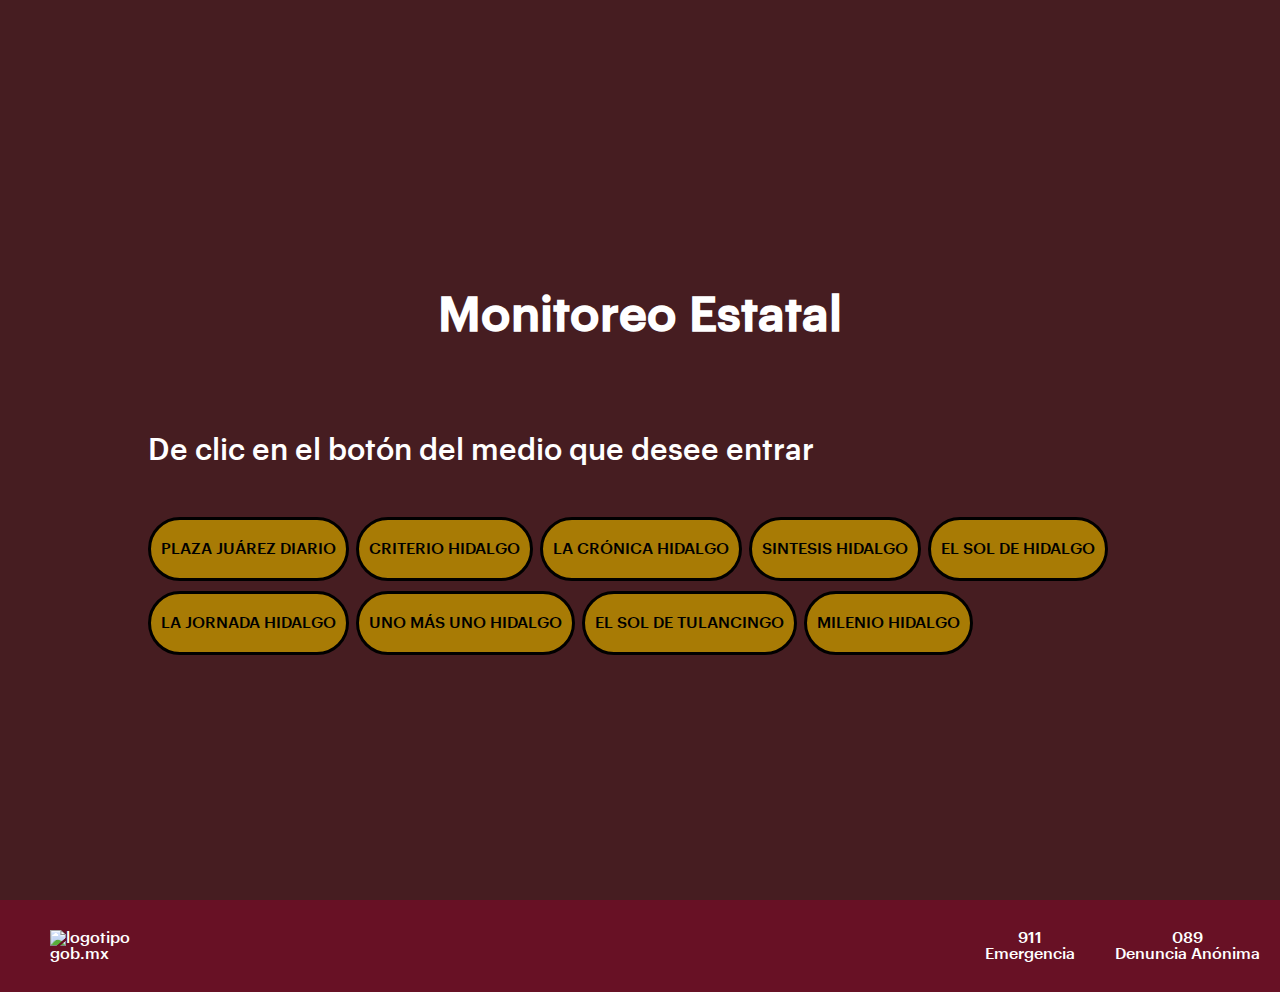
==== 3.html @ b1ed763d "Add files via upload" ====
<!DOCTYPE html>
<html lang="en">
<head>
	<meta charset="UTF-8">
	<meta http-equiv="X-UA-Compatible" content="IE=edge">
	<meta name="viewport" content="width=device-width, user-scalable=no, initial-scale=1.0 maximum-scale=1.0, minimun-scale=1.0">	
	<link rel="stylesheet" href="estilos.css">
	<title>Estatal</title>
</head>
<body>
	<div class="seccion" id="3">
		<h1>Monitoreo Estatal</h1>
		
		<div class="card3" >
		<center><img src="img/hidalgo.jpg" alt=""></center><br>
		<p> De clic en el botón del medio que desee entrar</p2>
			<br><br>
			<a class="boton" href="https://plazajuarez.mx/">Plaza Juárez diario</a>
			<a class="boton" href="https://criteriohidalgo.com/">Criterio Hidalgo</a>
			<a class="boton" href="https://www.cronicahidalgo.com/">La Crónica Hidalgo</a>
			<a class="boton" href="https://sintesis.com.mx/hidalgo/">Sintesis Hidalgo</a>
			<a class="boton" href="https://www.elsoldehidalgo.com.mx/finanzas/tecnologia/">El Sol de Hidalgo</a>
			<a class="boton" href="https://lajornadahidalgo.com/">La Jornada Hidalgo</a>
			<a class="boton" href="https://unomasuno.com.mx/unomasuno-hidalgo/">Uno más uno Hidalgo</a>
			<a class="boton" href="https://www.elsoldetulancingo.com.mx/">El Sol de Tulancingo</a>
			<a class="boton" href="https://www.milenio.com/hidalgo">Milenio Hidalgo</a>
		</div>
		<br><br><br>
		
	</div>
	<div class="main-footer"> 
			<div class="container-fluid">
			  <div class="row first-row-footer">
				<div class="col-md-9 col-12">
				  <div class="footer-logo-tels">
					<div class="footer-logo">
					  <img alt="logotipo gob.mx" src="https://cdn.hidalgo.gob.mx/transicion/logo_hgo_2019.png">
					</div>
					<div class="tels-footer">
					  <div>
						<p><span>911</span></p>
						<p>Emergencia</p>
					  </div>
					  <div>
						<p><span>089</span></p>
						<p>Denuncia Anónima</p>
					  </div>
					</div>
				  </div>
				</div>
			  </div>
			</div>
	</div>
</body>
---- estilos.css ----
html {
	scroll-behavior: smooth;
}

* {
	padding: 0;
	margin: 0;
	box-sizing: border-box;
	background: #f2f2f200;
}

body {
	font-family: 'Graphik';
	background-color: #461d21;
	background-size: 100% 100%;
	background-attachment: fixed;

}

a {
	text-decoration: none;
}

h1{
	background-color: transparent;
	opacity: 1;

}

h2{
	background-color: transparent;
	opacity: 1;
}

p{
	
	background-color: transparent;
	opacity: 1;
}

.hero .logo1{
	background-image: url(https://cdn.hidalgo.gob.mx/transicion/logo_hgo_2019.png);
	background-repeat: no-repeat;
	background-size: 100% 100%;
	height: 100px;
	width: 150px;
	top: -200px;
	left: -50px;
}

.hero {
	display: flex;
	flex-direction: column;
	align-items: center;
	justify-content: center;
	height: calc(90vh - 80px);
	background-repeat: no-repeat;
	background-size: 100% 100%;
	font-family: 'Graphik';
	background-image: url('https://cdn.hidalgo.gob.mx/transicion/fondotransicion.png');
	
}

.hero h1 {
	background-color: transparent;
	font-size: 80px;
	color: goldenrod;
	text-shadow: 0 0 10px black;
	
	font-family: 'Graphik';
	opacity: 1;
	
}

.hero h2 {
	background-color: transparent;
	font-size: 50px;
	color: goldenrod;
	text-shadow: 0 0 10px black;
	
	font-family: 'Graphik';
	opacity: 1;
	

}

.hero p {
	font-size: 30px;
	text-transform: uppercase;
}

.flex-center{
    display: flex;
    justify-content: center;
    align-items: center;
}


nav {
	background-color: #3d0d12;
	background-size: 100% 100%;
	height: calc(30vh - 80px);
	box-shadow: rgba(104, 104, 104, 0) 9px 9px 50px;
	display: flex;
	position: sticky;
	top: 0;
	overflow: hidden;
	font-family: 'Graphik';
}

nav a {
	flex: 1;
	height: 100%;
	text-transform: uppercase;
	display: flex;
	align-items: center;
	justify-content: center;
	text-align: center;
	color: goldenrod;
	transition: .2s ease-in-out all;
	font-weight: 500;
	font-size: 2pc;
	background-color: transparent;
	
}

nav a:hover {
	background: #720e27c4;
}

nav .indicador {
	width: 0px;
	height: 7px;
	background: #f8fc11;
	position: absolute;
	bottom: 0;
	transition: .3s ease-out all;
	/* transform: translate(-500px); */
}



nav .ciencia {
	background-color: #812f37;
	background-size: 100% 100%;
	height: calc(15vh - 40px);
	box-shadow: rgba(104, 104, 104, 0) 9px 9px 50px;
	display: flex;
	position: absolute;
  	top: 80px;
  	right: 0;
	overflow: hidden;
	font-family: 'Graphik';
	
}

nav .ciencia a {
	flex: 1;
	height: 100%;
	text-transform: uppercase;
	display: flex;
	align-items: center;
	justify-content: center;
	text-align: center;
	color: goldenrod;
	transition: .2s ease-in-out all;
	font-weight: 500;
	font-size: 2pc;
	background-color: transparent;
	
}

nav .ciencia a:hover {
	background: #7e2a3fc4;
}

nav .ciencia .indicador {
	width: 0px;
	height: 7px;
	background: #f8fc11;
	position: absolute;
	bottom: 0;
	transition: .3s ease-out all;
	/* transform: translate(-500px); */
}





.seccion {
	min-height: 100vh;
	max-width: 85%;
	margin: auto;
	background-color: transparent;
	padding-top: 120px;
	display: flex;
	flex-direction: column;
	align-items: center;
	justify-content: center;
	font-family: 'Graphik';

}


.seccion .card1 {
	background-color: transparent;
	opacity: 1;
	background-size: 100% 100%;
	height: 90%;
	width: 95%;
	padding: 25px;
	border-radius: 5px;
	font-family: 'Graphik';
	font-size: 0.6cm;
}

.seccion .card2 {
	background-color: transparent;
	opacity: 1;
	background-size: 100% 100%;
	height: 90%;
	width: 95%;
	padding: 25px;
	border-radius: 5px;
	font-family: 'Graphik';
	font-size: 0.6cm;
}

.seccion .card3 {
	background-color: transparent;
	opacity: 1;
	background-size: 100% 100%;
	height: 90%;
	width: 95%;
	padding: 25px;
	border-radius: 5px;
	font-family: 'Graphik';
	font-size: 0.6cm;
}

.seccion .card4 {
	background-color: transparent;
	opacity: 1;
	background-size: 100% 100%;
	height: 90%;
	width: 95%;
	padding: 25px;
	border-radius: 5px;
	font-family: 'Graphik';
	font-size: 0.6cm;
}

.seccion h1 {
	font-size: 48px;
	margin-bottom: 20px;
	font-family: 'Graphik';
	color: white;
	background-color: transparent;
}

.seccion p {
	line-height: 38px;
	margin-bottom: 1px;
	margin: 0;
	color:rgb(255, 255, 255);
	font-size: 0.8cm;
	font-weight: 100;
	font-family: 'Graphik';
	background-color: transparent;
}

.seccion img {
	width: 100%;
	vertical-align: top;
	margin-bottom:0%;
	margin-left: 0%;
	margin-right: 0%;
	border-radius: 50px; /*bordes redondos*/
	opacity: 1;
	background-color: transparent;
	
}
.seccion img:hover{
	-webkit-transform:scale(1);transform:scale(1.1);
	background-color: transparent;
	}



@media screen and (max-width: 800px) {
	nav a {
		font-size: 20px;
		padding: 5px;
		width: 100%;
	}
	.hero{
		width: 100%;
	}
	.hero h1{
		font-size: 45px;
	}
	.hero h2{
		font-size: 35px;
	}
	body{
		width: 100%;
	}
	.boton{
		font-size: 15px;
	}
	.seccion{
		width: 85%
	}
	.seccion .card1{
		width: 80%;
	}
	.seccion .card2{
		width: 80%;
	}
	.seccion .card3{
		width: 80%;
	}
	.seccion h1{
		font-size: 30px;
	}
	.seccion p{
		font-size: 20px;
	}
	.seccion img{
		width: 100%;
	}
}

@media screen and (max-width: 450px) {
	nav a {
		font-size: 15px;
		padding: 5px;
		width: 100%;
	}
	.hero{
		width: 100%;
	}
	.hero h1{
		font-size: 50px;
	}
	.hero h2{
		font-size: 40px;
	}
	body{
		width: 100%;
	}
	.boton{
		font-size: 10px;
	}
	.seccion{
		width: 85%
	}
	.seccion .card1{
		width: 80%;
	}
	.seccion .card2{
		width: 80%;
	}
	.seccion .card3{
		width: 80%;
	}
	.seccion h1{
		font-size: 25px;
	}
	.seccion p{
		font-size: 20px;
	}
	.seccion img{
		width: 100%;
	}
}

.contenedor{
	width: 100%;
	margin:0 auto;
	overflow:hidden;
	background-color: transparent;
}


.boton {
	border: 3px solid black; /*anchura, estilo y color borde*/
	padding: 10px; /*espacio alrededor texto*/
	background-color: #a87b05; /*color botón*/
	color: black; /*color texto*/
	text-decoration: none; /*decoración texto*/
	text-transform: uppercase; /*capitalización texto*/
	font-family: 'Graphik'; /*tipografía texto*/
	text-align: center;
	border-radius: 50px; /*bordes redondos*/
	display: inline-block;
	margin-top: 10px;
	font-size: medium;
	}

	.boton:hover {
		background-color: #cd7f32;
	}

	.LOGIN {
		border: 5px solid black; /*anchura, estilo y color borde*/
		padding: 20px; /*espacio alrededor texto*/
		background-color: rgba(218, 165, 32, 0.76); /*color botón*/
		color: black; /*color texto*/
		text-decoration: none; /*decoración texto*/
		text-transform: uppercase; /*capitalización texto*/
		font-family: 'Graphik'; /*tipografía texto*/
		text-align: center;
		border-radius: 50px; /*bordes redondos*/
		display: inline-block;
		margin-top: 10px;
		font-size: medium;
		}
	
		.LOGIN:hover {
			background-color: rgb(255, 183, 0);
		}

	.main-footer{
		background-color: #720e27c4;
		min-height:56px;
		color:white;
		padding:20px 0 20px;
		text-align:left;
		position: relative;
		bottom: 0;
		left: 0;
		right: 0;
	}
	.main-footer .first-row-footer{
		background-color: transparent;
	}
	
	.main-footer .footer-logo-tels{
		display: flex;
		justify-content: space-between;
	}
	.main-footer .footer-logo{
		margin-left: 50px;
		display: flex;
	}
	.main-footer .footer-logo img{
		width: 100px;
		height: auto;
		align-self: center;
	}
	.tels-footer{
		display: flex;
	}
	.tels-footer p{
	  color: #fff;
	}
	.tels-footer span{
		background-color: transparent;
	  }
	

	.tels-footer div{
		display: flex;
		flex-direction: column;
		align-items: center;
		padding: 10px 20px;
		background-color: transparent;
	}


	
	.dropdown {
		position: relative;
		display: inline-block;
		background-color: transparent;
	}
	
	.dropdown-content {
		display: none;
		position: absolute;
		background-color: #a87b05;
		min-width: 200px;
		z-index: 1;
	}
	
	.dropdown-content a {
		color: black;
		padding: 12px 16px;
		text-decoration: none;
		display: block;
	}
	
	.dropdown-content a:hover {background-color: #cd7f32;}
	.dropdown:hover .dropdown-content {display: block;}
	.dropdown:hover .dropbtn {background-color: grey;}

	@font-face {
		font-family: 'Graphik';
		src: url([data-uri]);
	  }
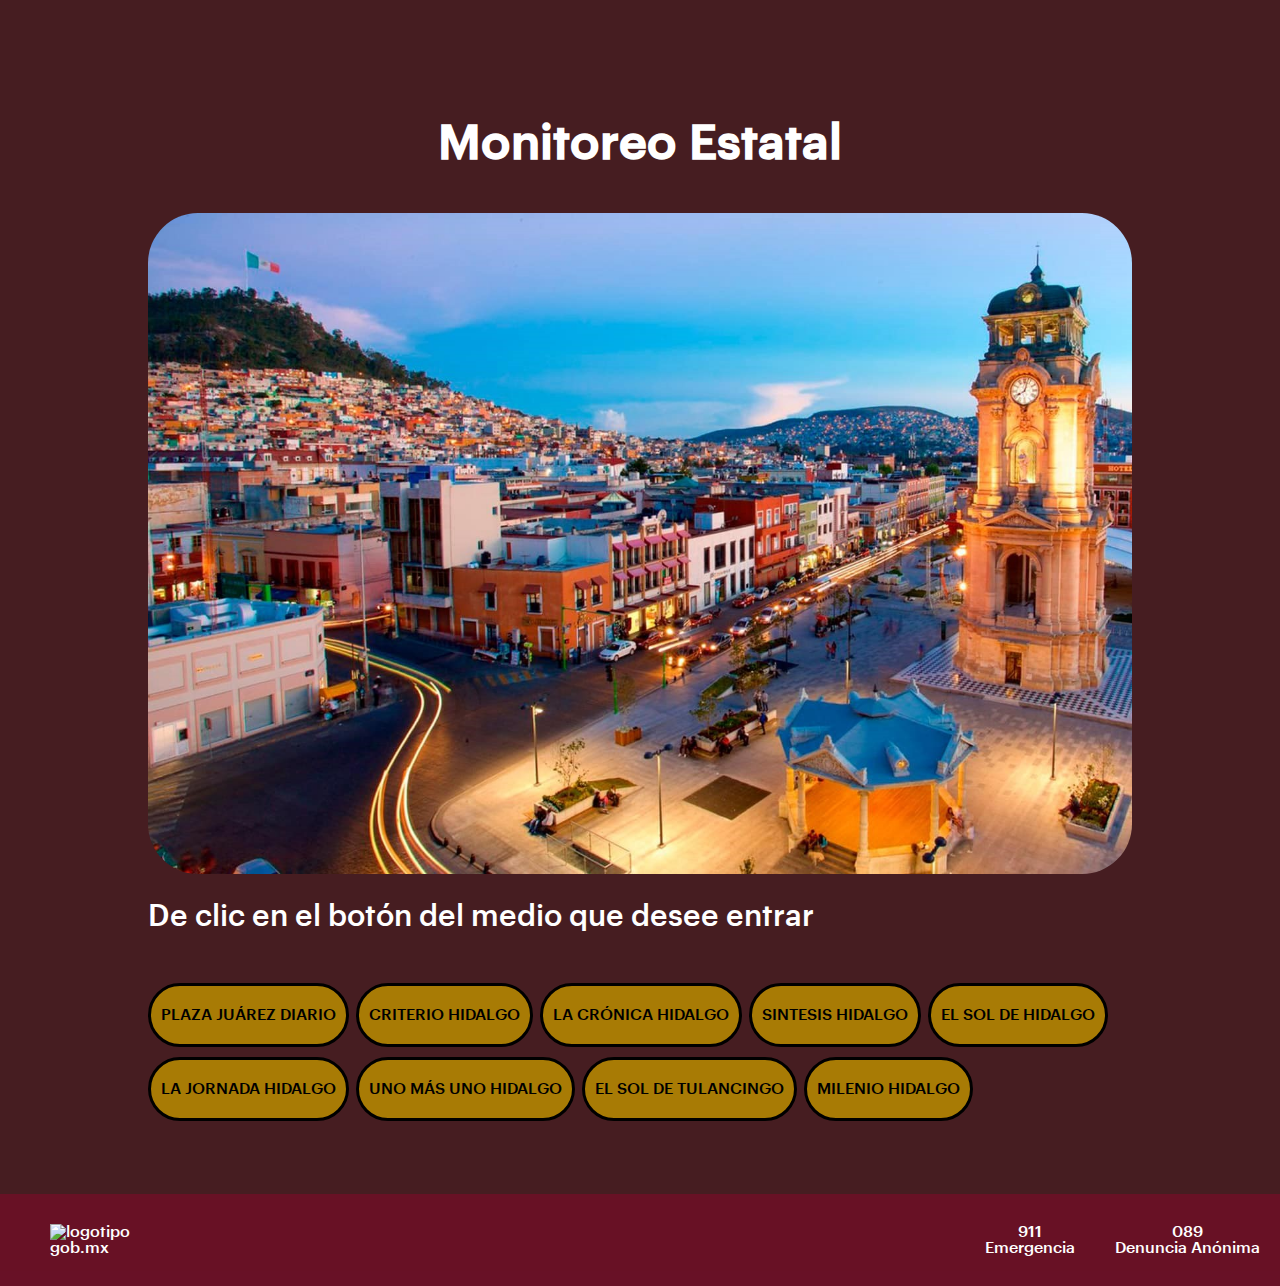
==== commit 81911b70: "Add files via upload" ====
--- a/3.html
+++ b/3.html
@@ -20,7 +20,7 @@
 			<a class="boton" href="https://criteriohidalgo.com/">Criterio Hidalgo</a>
 			<a class="boton" href="https://www.cronicahidalgo.com/">La Crónica Hidalgo</a>
 			<a class="boton" href="https://sintesis.com.mx/hidalgo/">Sintesis Hidalgo</a>
-			<a class="boton" href="https://www.elsoldehidalgo.com.mx/finanzas/tecnologia/">El Sol de Hidalgo</a>
+			<a class="boton" href="https://www.elsoldehidalgo.com.mx/">El Sol de Hidalgo</a>
 			<a class="boton" href="https://lajornadahidalgo.com/">La Jornada Hidalgo</a>
 			<a class="boton" href="https://unomasuno.com.mx/unomasuno-hidalgo/">Uno más uno Hidalgo</a>
 			<a class="boton" href="https://www.elsoldetulancingo.com.mx/">El Sol de Tulancingo</a>
